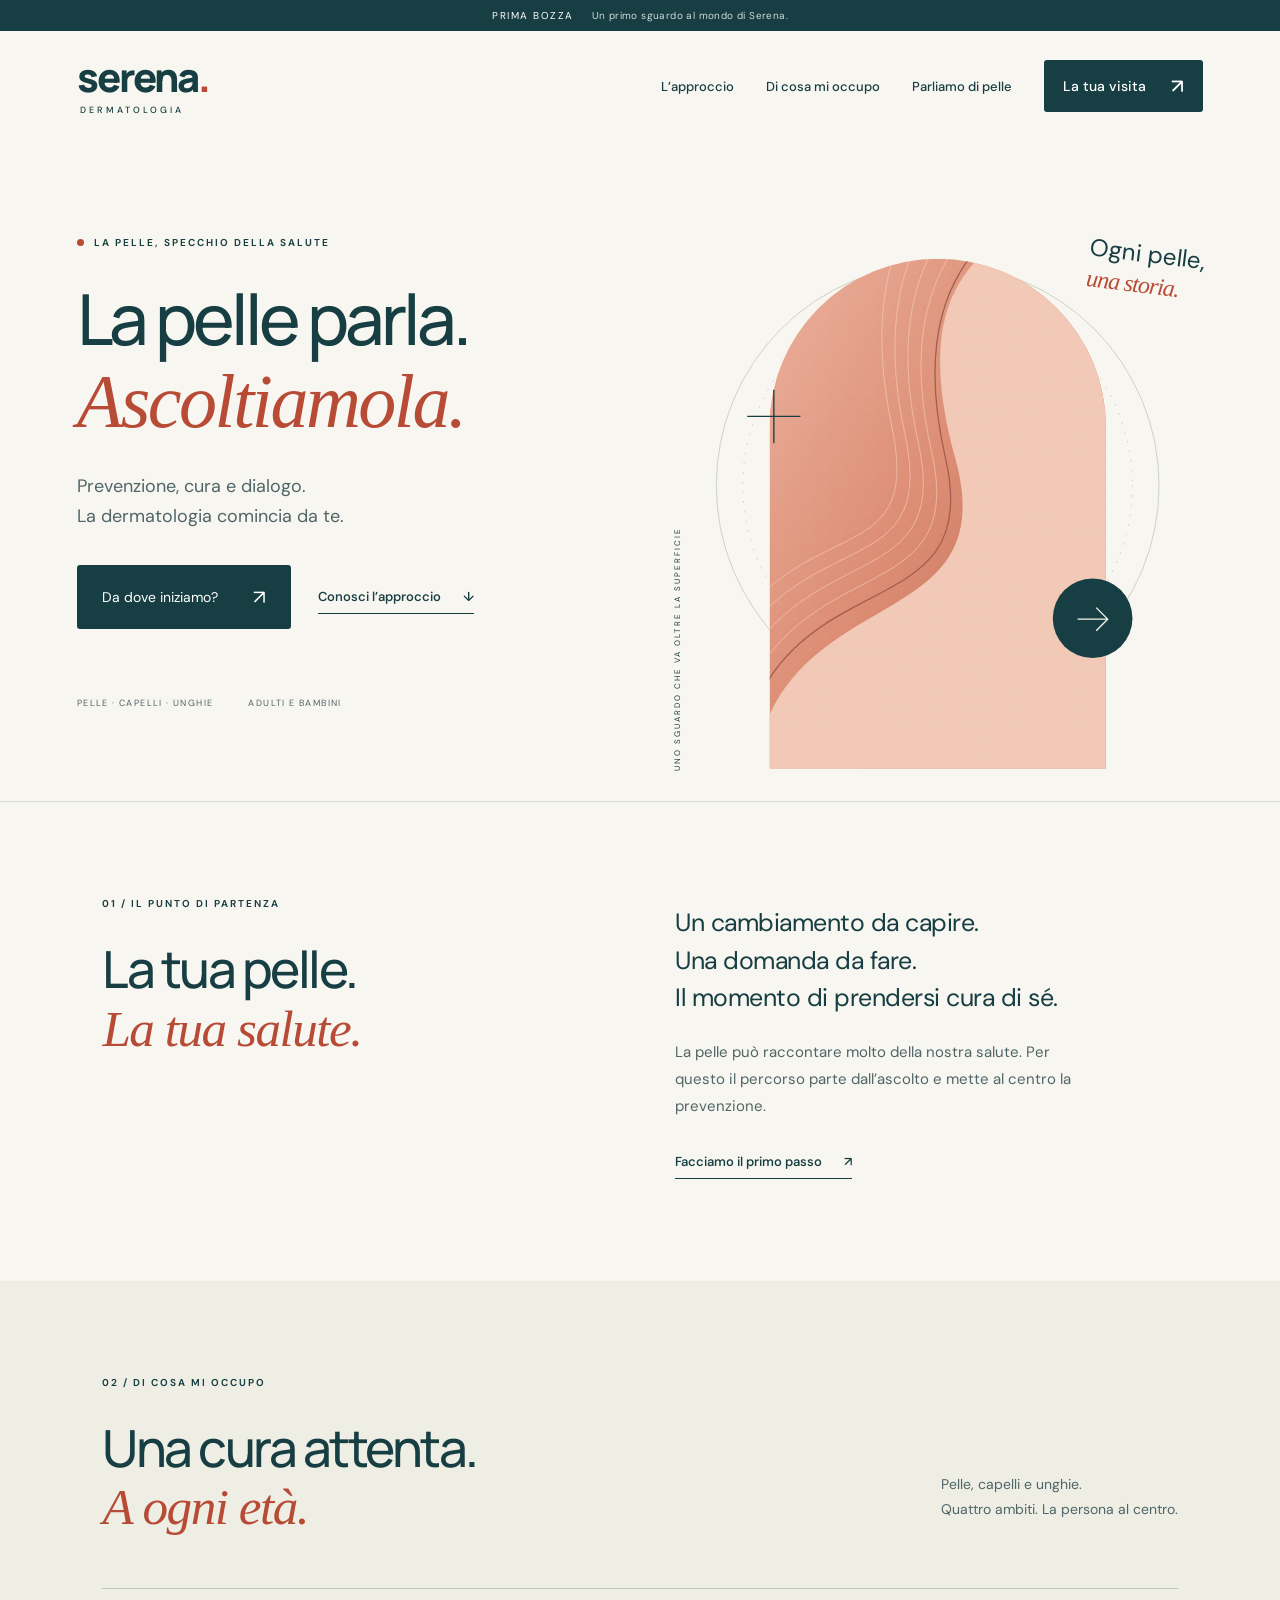
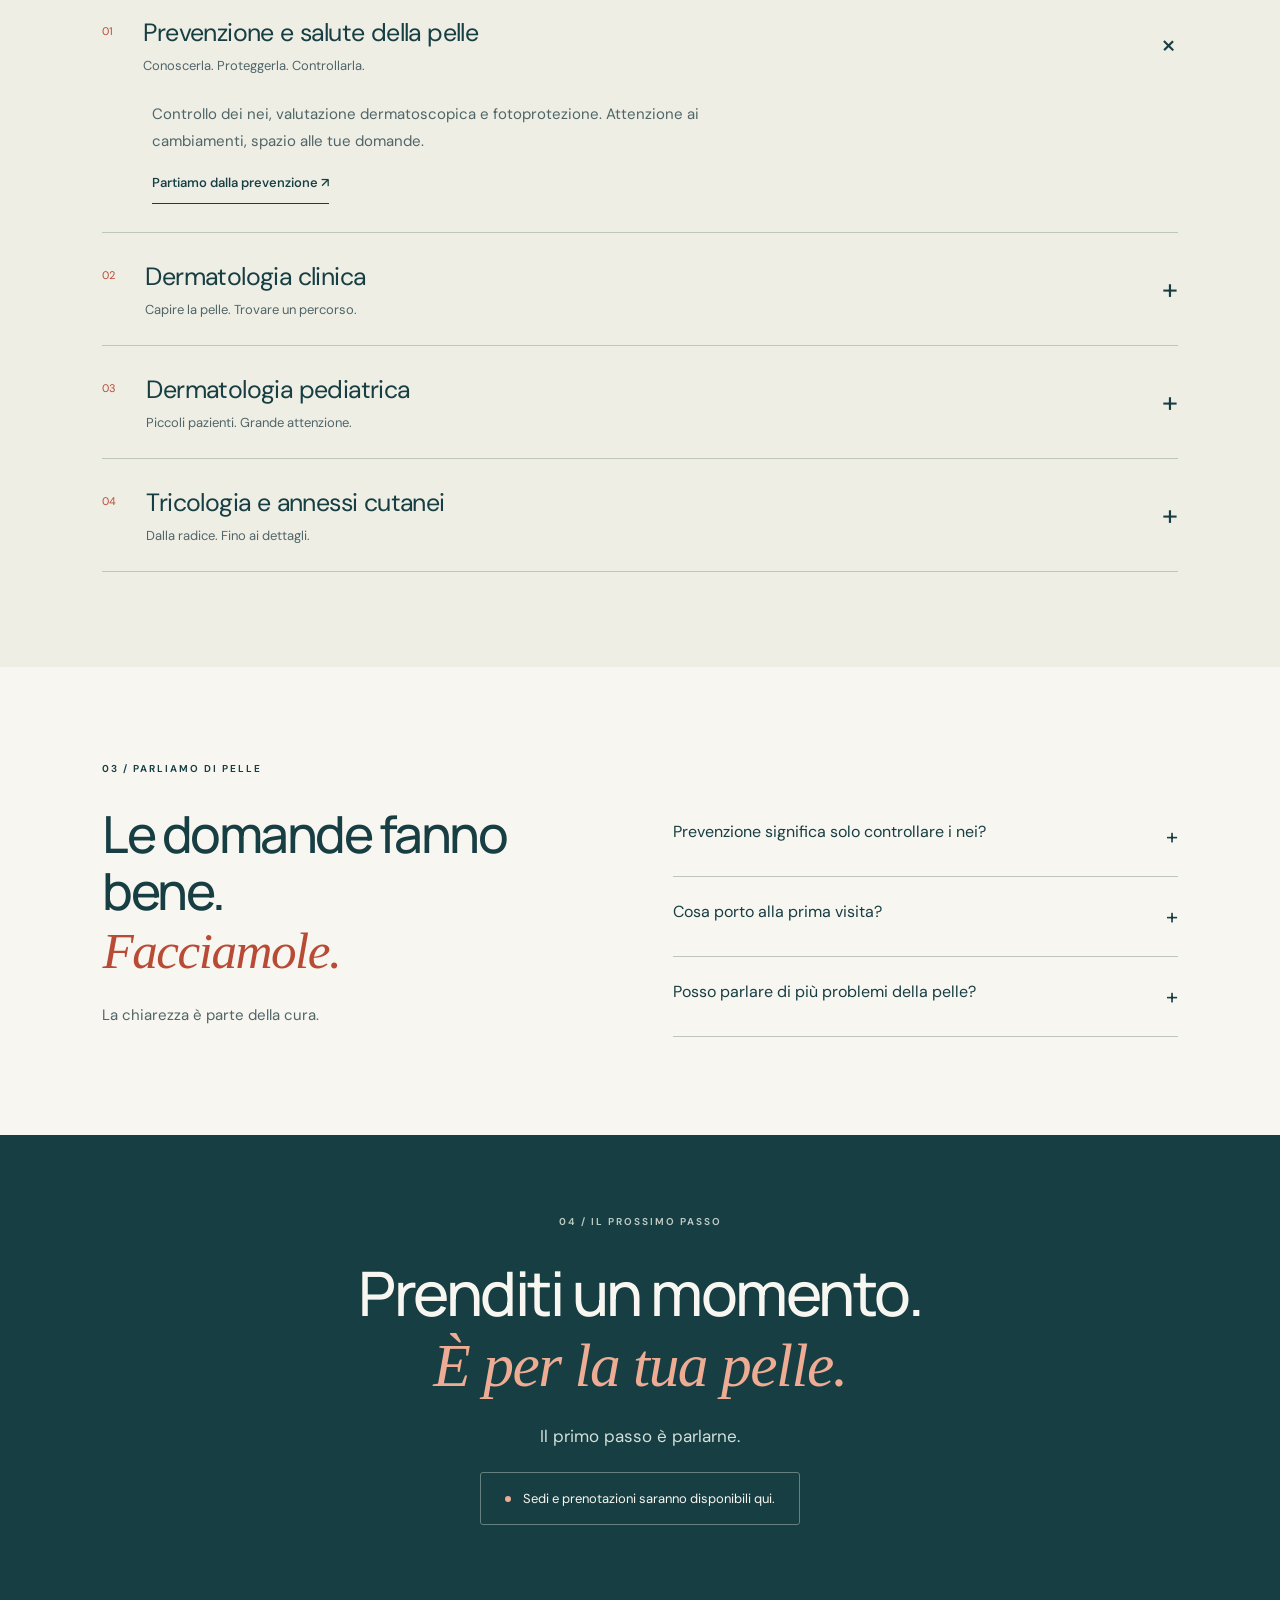
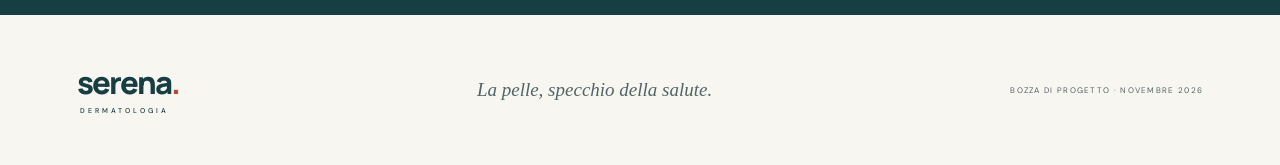
==== index.html @ 48109d38 "Build Serena dermatology homepage with prevention-first design" ====
<!doctype html>
<html lang="it">
<head>
  <meta charset="utf-8">
  <meta name="viewport" content="width=device-width, initial-scale=1">
  <meta name="robots" content="noindex,nofollow">
  <meta name="description" content="Serena, dermatologa. Prevenzione, dermatologia clinica e pediatrica, tricologia e annessi cutanei. Prima proposta del sito.">
  <meta name="theme-color" content="#173e42">
  <title>Serena — La pelle, specchio della salute</title>
  <link rel="stylesheet" href="styles.css">
  <script src="script.js" defer></script>
</head>
<body>
  <a class="skip" href="#contenuto">Vai al contenuto</a>
  <div class="draft">PRIMA BOZZA <span>Un primo sguardo al mondo di Serena.</span></div>
  <header class="header">
    <a class="brand" href="#" aria-label="Serena, inizio pagina">serena<span class="brand-dot">.</span><small>DERMATOLOGIA</small></a>
    <button class="menu-toggle" aria-expanded="false" aria-controls="navigation">Menu <span aria-hidden="true">☰</span></button>
    <nav id="navigation" aria-label="Navigazione principale">
      <a href="#approccio">L’approccio</a><a href="#ambiti">Di cosa mi occupo</a><a href="#parliamo">Parliamo di pelle</a>
      <a class="button small" href="#visita">La tua visita <span aria-hidden="true">↗</span></a>
    </nav>
  </header>
  <main id="contenuto">
    <section class="hero" aria-labelledby="hero-title">
      <div class="hero-copy"><p class="eyebrow"><span></span> LA PELLE, SPECCHIO DELLA SALUTE</p>
        <h1 id="hero-title">La pelle parla.<br><em>Ascoltiamola.</em></h1>
        <p class="intro">Prevenzione, cura e dialogo.<br>La dermatologia comincia da te.</p>
        <div class="hero-actions"><a class="button" href="#ambiti">Da dove iniziamo? <span aria-hidden="true">↗</span></a><a class="text-link" href="#approccio">Conosci l’approccio <span aria-hidden="true">↓</span></a></div>
        <div class="hero-foot"><span>PELLE · CAPELLI · UNGHIE</span><span>ADULTI E BAMBINI</span></div>
      </div>
      <div class="hero-art" aria-hidden="true">
        <svg viewBox="0 0 600 650" xmlns="http://www.w3.org/2000/svg">
          <defs><linearGradient id="skin" x1="0" y1="0" x2="1" y2="1"><stop stop-color="#edb6a3"/><stop offset=".5" stop-color="#dc8c73"/><stop offset="1" stop-color="#b96350"/></linearGradient><pattern id="grain" width="17" height="17" patternUnits="userSpaceOnUse"><circle cx="3" cy="5" r=".7" fill="#fff" opacity=".18"/><circle cx="13" cy="12" r=".6" fill="#532f2a" opacity=".15"/></pattern><clipPath id="arch"><path d="M110 650V264a190 190 0 0 1 380 0v386Z"/></clipPath></defs>
          <circle cx="300" cy="330" r="250" fill="none" stroke="#c8cebf"/><circle cx="300" cy="330" r="220" fill="none" stroke="#c8cebf" stroke-dasharray="2 9"/>
          <g clip-path="url(#arch)"><path fill="url(#skin)" d="M110 0h380v650H110z"/><path d="M90 670C110 430 378 510 320 300S360 50 470 0H600V700Z" fill="#f1c9b6"/><path d="M75 640C118 405 355 500 309 300S355 36 452-15" fill="none" stroke="#a45e50" stroke-width="1.5"/><path d="M66 614C125 390 337 483 293 291S335 20 430-30M56 591C123 375 320 469 278 281S315 6 410-44M45 567C127 358 303 456 263 272S295-8 390-58M35 543C135 343 286 442 248 262S275-22 370-72" fill="none" stroke="#f7d4c4" stroke-width="1" opacity=".65"/><path fill="url(#grain)" d="M0 0h600v650H0z"/></g>
          <path d="M85 252h60m-30-30v60" stroke="#173e42" stroke-width="1.5"/><circle cx="475" cy="480" r="45" fill="#173e42"/><path d="M458 481h34m-13-13 13 13-13 13" stroke="#f8f5ee" stroke-width="1.5" fill="none"/>
        </svg>
        <div class="art-note">Ogni pelle,<br><em>una storia.</em></div><span class="art-label">UNO SGUARDO CHE VA OLTRE LA SUPERFICIE</span>
      </div>
    </section>
    <section class="approach section" id="approccio" aria-labelledby="approach-title"><div><p class="eyebrow">01 / IL PUNTO DI PARTENZA</p><h2 id="approach-title">La tua pelle.<br><em>La tua salute.</em></h2></div><div class="approach-copy"><p class="large">Un cambiamento da capire.<br>Una domanda da fare.<br>Il momento di prendersi cura di sé.</p><p>La pelle può raccontare molto della nostra salute. Per questo il percorso parte dall’ascolto e mette al centro la prevenzione.</p><a class="text-link" href="#visita">Facciamo il primo passo <span aria-hidden="true">↗</span></a></div></section>
    <section class="areas section" id="ambiti" aria-labelledby="areas-title"><div class="section-top"><div><p class="eyebrow">02 / DI COSA MI OCCUPO</p><h2 id="areas-title">Una cura attenta.<br><em>A ogni età.</em></h2></div><p>Pelle, capelli e unghie.<br>Quattro ambiti. La persona al centro.</p></div>
      <div class="area-list">
        <details open><summary><span class="area-number">01</span><span class="area-name">Prevenzione e salute della pelle<small>Conoscerla. Proteggerla. Controllarla.</small></span><span class="plus" aria-hidden="true">+</span></summary><div class="area-content"><p>Controllo dei nei, valutazione dermatoscopica e fotoprotezione. Attenzione ai cambiamenti, spazio alle tue domande.</p><a class="text-link" href="#visita">Partiamo dalla prevenzione ↗</a></div></details>
        <details><summary><span class="area-number">02</span><span class="area-name">Dermatologia clinica<small>Capire la pelle. Trovare un percorso.</small></span><span class="plus" aria-hidden="true">+</span></summary><div class="area-content"><p>Acne, rosacea, dermatiti e psoriasi: valutazione dei disturbi cutanei e indicazioni di cura spiegate con chiarezza.</p><a class="text-link" href="#visita">La tua visita dermatologica ↗</a></div></details>
        <details><summary><span class="area-number">03</span><span class="area-name">Dermatologia pediatrica<small>Piccoli pazienti. Grande attenzione.</small></span><span class="plus" aria-hidden="true">+</span></summary><div class="area-content"><p>La pelle cambia mentre si cresce. Uno spazio per bambini e adolescenti, con risposte anche per mamma e papà.</p><a class="text-link" href="#visita">La visita per i più piccoli ↗</a></div></details>
        <details><summary><span class="area-number">04</span><span class="area-name">Tricologia e annessi cutanei<small>Dalla radice. Fino ai dettagli.</small></span><span class="plus" aria-hidden="true">+</span></summary><div class="area-content"><p>Caduta dei capelli, disturbi del cuoio capelluto e alterazioni delle unghie. Il primo passo è comprenderne le cause.</p><a class="text-link" href="#visita">Parliamone durante la visita ↗</a></div></details>
      </div>
    </section>
    <section class="talk section" id="parliamo" aria-labelledby="talk-title"><div class="talk-heading"><p class="eyebrow">03 / PARLIAMO DI PELLE</p><h2 id="talk-title">Le domande fanno bene.<br><em>Facciamole.</em></h2><p>La chiarezza è parte della cura.</p></div><div class="questions">
      <details><summary>Prevenzione significa solo controllare i nei?<span aria-hidden="true">+</span></summary><p>Comprende anche fotoprotezione, attenzione ai cambiamenti cutanei e abitudini adatte alla propria pelle. Durante la visita si definiscono le esigenze individuali.</p></details>
      <details><summary>Cosa porto alla prima visita?<span aria-hidden="true">+</span></summary><p>Referti precedenti, elenco di farmaci e prodotti utilizzati e, se disponibili, fotografie utili a documentare come è cambiato il problema.</p></details>
      <details><summary>Posso parlare di più problemi della pelle?<span aria-hidden="true">+</span></summary><p>Segnala le tue esigenze quando prenoti: aiuterà a organizzare il tempo e il tipo di visita più adatti.</p></details>
    </div></section>
    <section class="visit section" id="visita" aria-labelledby="visit-title"><p class="eyebrow">04 / IL PROSSIMO PASSO</p><h2 id="visit-title">Prenditi un momento.<br><em>È per la tua pelle.</em></h2><p>Il primo passo è parlarne.</p><div class="contact-pending"><span class="status-dot"></span> Sedi e prenotazioni saranno disponibili qui.</div></section>
  </main>
  <footer><a class="brand" href="#">serena<span class="brand-dot">.</span><small>DERMATOLOGIA</small></a><p>La pelle, specchio della salute.</p><span>BOZZA DI PROGETTO · NOVEMBRE 2026</span></footer>
</body>
</html>
---- styles.css ----
@import url('https://fonts.googleapis.com/css2?family=DM+Sans:wght@400;450;500;550;600;650;700&family=Manrope:wght@400;500;600;650;700;750;800&display=swap');
:root{--ink:#173e42;--paper:#f8f6f0;--coral:#b74b36;--line:#d8dcd3;--muted:#506567}*{box-sizing:border-box}html{scroll-behavior:smooth;scroll-padding-top:110px}body{margin:0;background:var(--paper);color:var(--ink);font-family:'DM Sans',sans-serif;-webkit-font-smoothing:antialiased}a{color:inherit;text-decoration:none}button{font:inherit}a:focus-visible,button:focus-visible,summary:focus-visible{outline:3px solid var(--coral);outline-offset:6px}.skip{position:fixed;top:-100px;left:20px;z-index:30;background:var(--paper);padding:16px}.skip:focus{top:8px}.draft{display:flex;justify-content:center;gap:18px;padding:9px 20px;background:var(--ink);color:#fff;font-size:10px;letter-spacing:1.5px}.draft span{opacity:.8;letter-spacing:.4px}.header{height:110px;display:flex;align-items:center;justify-content:space-between;margin:auto;max-width:1440px;padding:0 6%}.brand{font-family:'Manrope',sans-serif;font-size:40px;font-weight:800;letter-spacing:-2px;line-height:1}.brand-dot{color:var(--coral)}.brand small{display:block;font-family:'DM Sans',sans-serif;font-size:9px;font-weight:500;letter-spacing:3px;margin:9px 0 0 3px}.header nav{display:flex;align-items:center;gap:32px;font-size:13px;font-weight:500}.button{display:inline-flex;gap:35px;align-items:center;justify-content:space-between;background:var(--ink);color:white;padding:19px 25px;font-size:14px;border-radius:3px;transition:background .2s,transform .2s}.button:hover{background:#28575a;transform:translateY(-2px)}.button span{font-size:20px}.button.small{padding:13px 19px;gap:25px}.menu-toggle{display:none}.hero{max-width:1440px;margin:auto;display:grid;grid-template-columns:1.12fr 1fr;min-height:660px;padding:20px 6% 0;overflow:hidden}.hero-copy{padding-top:75px;position:relative;z-index:1}.eyebrow{font-size:10px;letter-spacing:2px;font-weight:650;display:flex;align-items:center;gap:10px;margin:0 0 30px}.eyebrow>span{width:7px;height:7px;border-radius:50%;background:var(--coral)}h1,h2{font-family:'Manrope',sans-serif;font-weight:500;letter-spacing:-4px;line-height:1.13;margin:0}h1{font-size:clamp(52px,5.5vw,80px)}em{font-family:Georgia,serif;font-weight:400;color:var(--coral);letter-spacing:-2.5px}h1 em{font-size:1.08em}.intro{font-size:18px;line-height:1.65;color:var(--muted);margin:28px 0 33px}.hero-actions{display:flex;align-items:center;gap:27px}.text-link{font-size:13px;display:inline-flex;align-items:center;gap:22px;font-weight:550;padding:8px 0;border-bottom:1px solid currentColor}.hero-foot{margin-top:68px;display:flex;gap:35px;font-size:9px;letter-spacing:1.4px;color:var(--muted)}.hero-art{position:relative;align-self:stretch;min-width:0}.hero-art svg{display:block;width:100%;height:100%;max-height:650px}.art-note{position:absolute;top:12%;right:0;font-size:24px;line-height:1.3;transform:rotate(7deg)}.art-note em{letter-spacing:-1px}.art-label{position:absolute;left:0;bottom:30px;writing-mode:vertical-rl;transform:rotate(180deg);font-size:8px;letter-spacing:2px}.section{max-width:1440px;margin:auto;padding:95px 8%}.approach{display:grid;grid-template-columns:1fr 1fr;gap:70px;border-top:1px solid var(--line)}h2{font-size:clamp(36px,4vw,54px);letter-spacing:-2.5px}h2 em{letter-spacing:-1.5px}.approach-copy{padding:7px 0}.large{font-size:25px;line-height:1.5;margin:0 0 22px;letter-spacing:-.5px}.approach-copy>p:not(.large){max-width:420px;line-height:1.8;color:var(--muted);font-size:15px}.approach-copy .text-link{margin-top:10px}.areas{background:#eeeee5;max-width:none;padding-left:max(8%,calc((100% - 1210px)/2));padding-right:max(8%,calc((100% - 1210px)/2))}.section-top{display:flex;justify-content:space-between;align-items:flex-end;gap:40px;margin-bottom:52px}.section-top>p{color:var(--muted);font-size:14px;line-height:1.8}.area-list{border-top:1px solid #bdc7be}details{border-bottom:1px solid #bdc7be}summary{cursor:pointer;list-style:none}summary::-webkit-details-marker{display:none}.area-list summary{display:flex;align-items:center;gap:30px;padding:27px 0}.area-number{font-size:11px;align-self:flex-start;margin-top:8px;color:var(--coral)}.area-name{font-size:25px;letter-spacing:-.6px;flex:1}.area-name small{display:block;font-size:13px;letter-spacing:0;color:var(--muted);margin-top:8px}.plus{font-size:29px;font-weight:400;transition:transform .2s}details[open] .plus{transform:rotate(45deg)}.area-content{padding:0 50px 28px;max-width:700px;font-size:15px;color:var(--muted);line-height:1.8}.area-content p{margin:0 0 8px}.area-content a{color:var(--ink)}.talk{display:grid;grid-template-columns:1fr 1fr;gap:65px}.talk-heading>p:last-child{font-size:15px;color:var(--muted);margin-top:25px}.questions{padding-top:35px}.questions summary{padding:23px 0;display:flex;justify-content:space-between;gap:20px;font-size:16px;line-height:1.5}.questions summary span{font-size:22px}.questions p{font-size:14px;line-height:1.8;color:var(--muted);padding-right:20px;margin:0 0 23px}.visit{max-width:none;background:var(--ink);color:var(--paper);text-align:center;padding:80px 20px 90px}.visit .eyebrow{justify-content:center;color:#bdc9c4}.visit h2{font-size:clamp(38px,4.8vw,65px)}.visit em{color:#efac94}.visit>p:not(.eyebrow){font-size:17px;color:#d3dfd9;margin:25px 0}.contact-pending{display:inline-flex;align-items:center;gap:12px;border:1px solid #648180;padding:17px 24px;font-size:13px;border-radius:3px}.status-dot{height:6px;width:6px;background:#efac94;border-radius:50%;flex-shrink:0}footer{display:flex;align-items:center;justify-content:space-between;gap:30px;padding:45px 6%;max-width:1440px;margin:auto}footer .brand{font-size:31px}footer .brand small{font-size:7px}footer p{font-family:Georgia,serif;font-style:italic;font-size:19px;color:var(--muted)}footer>span{font-size:8px;letter-spacing:1.3px;color:var(--muted)}
@media(min-width:1500px){.hero{min-height:730px}.hero-copy{padding-top:95px}}
@media(max-width:1000px){.header{padding:0 5%}.header nav{gap:18px;font-size:12px}.hero{padding-left:5%;padding-right:5%;min-height:590px}.hero-copy{padding-top:60px}h1{font-size:59px;letter-spacing:-3px}.hero-actions{gap:16px;align-items:flex-start;flex-direction:column}.hero-foot{margin-top:35px;gap:18px;font-size:8px}.art-note{font-size:20px}.section{padding:75px 6%}.approach,.talk{gap:40px}.area-name{font-size:22px}}
@media(max-width:700px){html{scroll-padding-top:25px}.draft{font-size:8px;gap:10px;padding:8px}.draft span{font-size:8px}.header{height:93px}.brand{font-size:34px}.menu-toggle{display:flex;gap:15px;align-items:center;background:none;border:1px solid var(--line);color:var(--ink);padding:10px 13px;border-radius:3px;font-size:12px}.header nav{display:none;position:absolute;top:115px;left:5%;right:5%;padding:25px;background:var(--paper);border:1px solid var(--line);box-shadow:0 15px 25px #173e4210;z-index:10;align-items:stretch;gap:25px}.header nav.is-open{display:flex;flex-direction:column}.hero{grid-template-columns:1fr;padding-top:15px}.hero-copy{padding-top:20px}.eyebrow{font-size:8px;letter-spacing:1.5px;margin-bottom:23px}h1{font-size:clamp(43px,10.5vw,72px);letter-spacing:-2.5px}.intro{font-size:16px;margin:24px 0}.hero-actions{flex-direction:row;align-items:center;gap:20px}.button{padding:16px 18px;gap:20px;font-size:12px}.text-link{font-size:11px;gap:12px}.hero-foot{margin-top:35px;justify-content:space-between}.hero-art{height:390px;margin-top:10px}.hero-art svg{height:100%;width:100%}.art-note{right:10%;top:12%;font-size:22px}.art-label{left:7%;font-size:7px}.section{padding:58px 6%}.approach,.talk{grid-template-columns:1fr;gap:25px}h2{font-size:39px}.large{font-size:23px}.approach-copy>p:not(.large){font-size:14px}.section-top{display:block;margin-bottom:30px}.section-top>p{margin-top:22px;font-size:13px}.area-list summary{gap:15px;padding:25px 0}.area-number{font-size:9px}.area-name{font-size:19px;line-height:1.3}.area-name small{font-size:11px;line-height:1.5;margin-top:7px}.area-content{padding:0 25px 25px;font-size:14px}.questions{padding-top:0}.questions summary{font-size:15px}.talk-heading>p:last-child{margin-bottom:0}.visit{padding:60px 6%}.visit h2{font-size:38px}.contact-pending{font-size:11px;line-height:1.6;padding:15px}footer{flex-wrap:wrap;padding:35px 6%;gap:20px}footer p{font-size:16px}footer>span{width:100%;font-size:7px}}
@media(prefers-reduced-motion:reduce){html{scroll-behavior:auto}*,*::before,*::after{transition:none!important}}
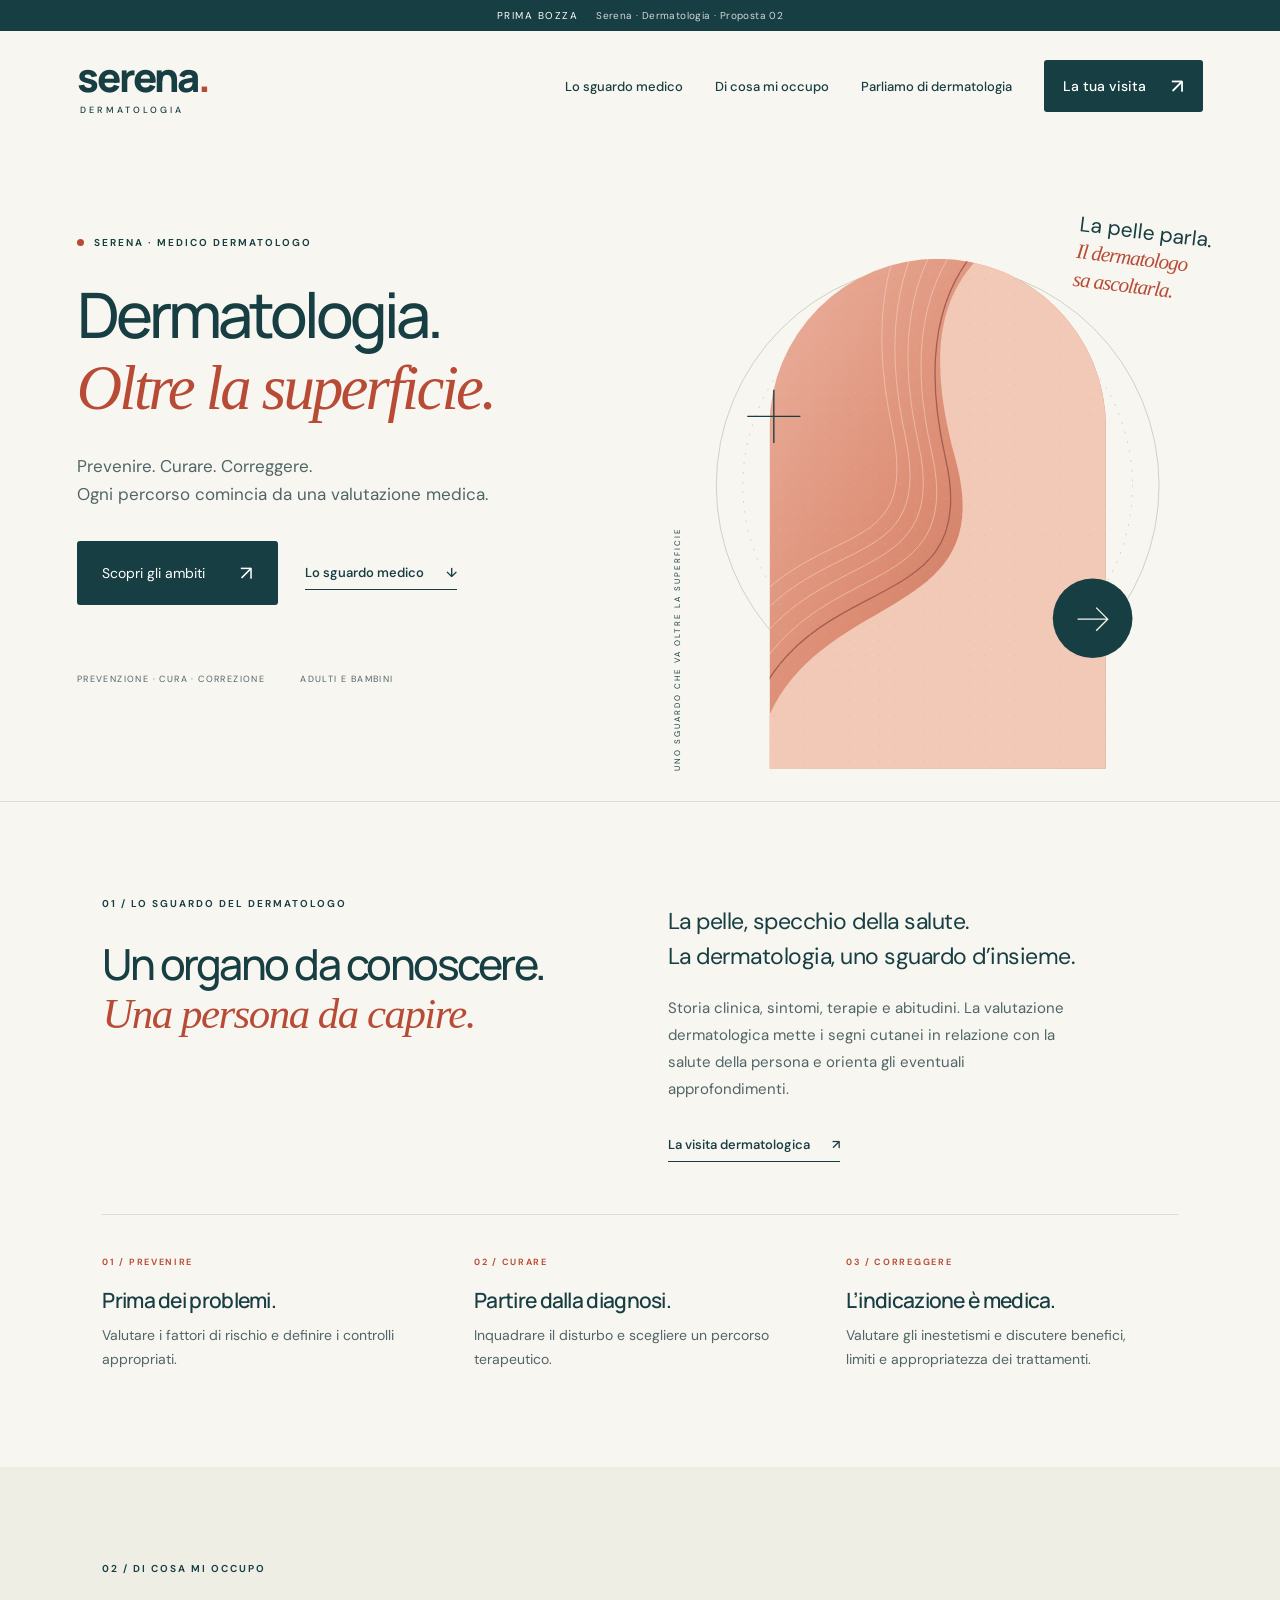
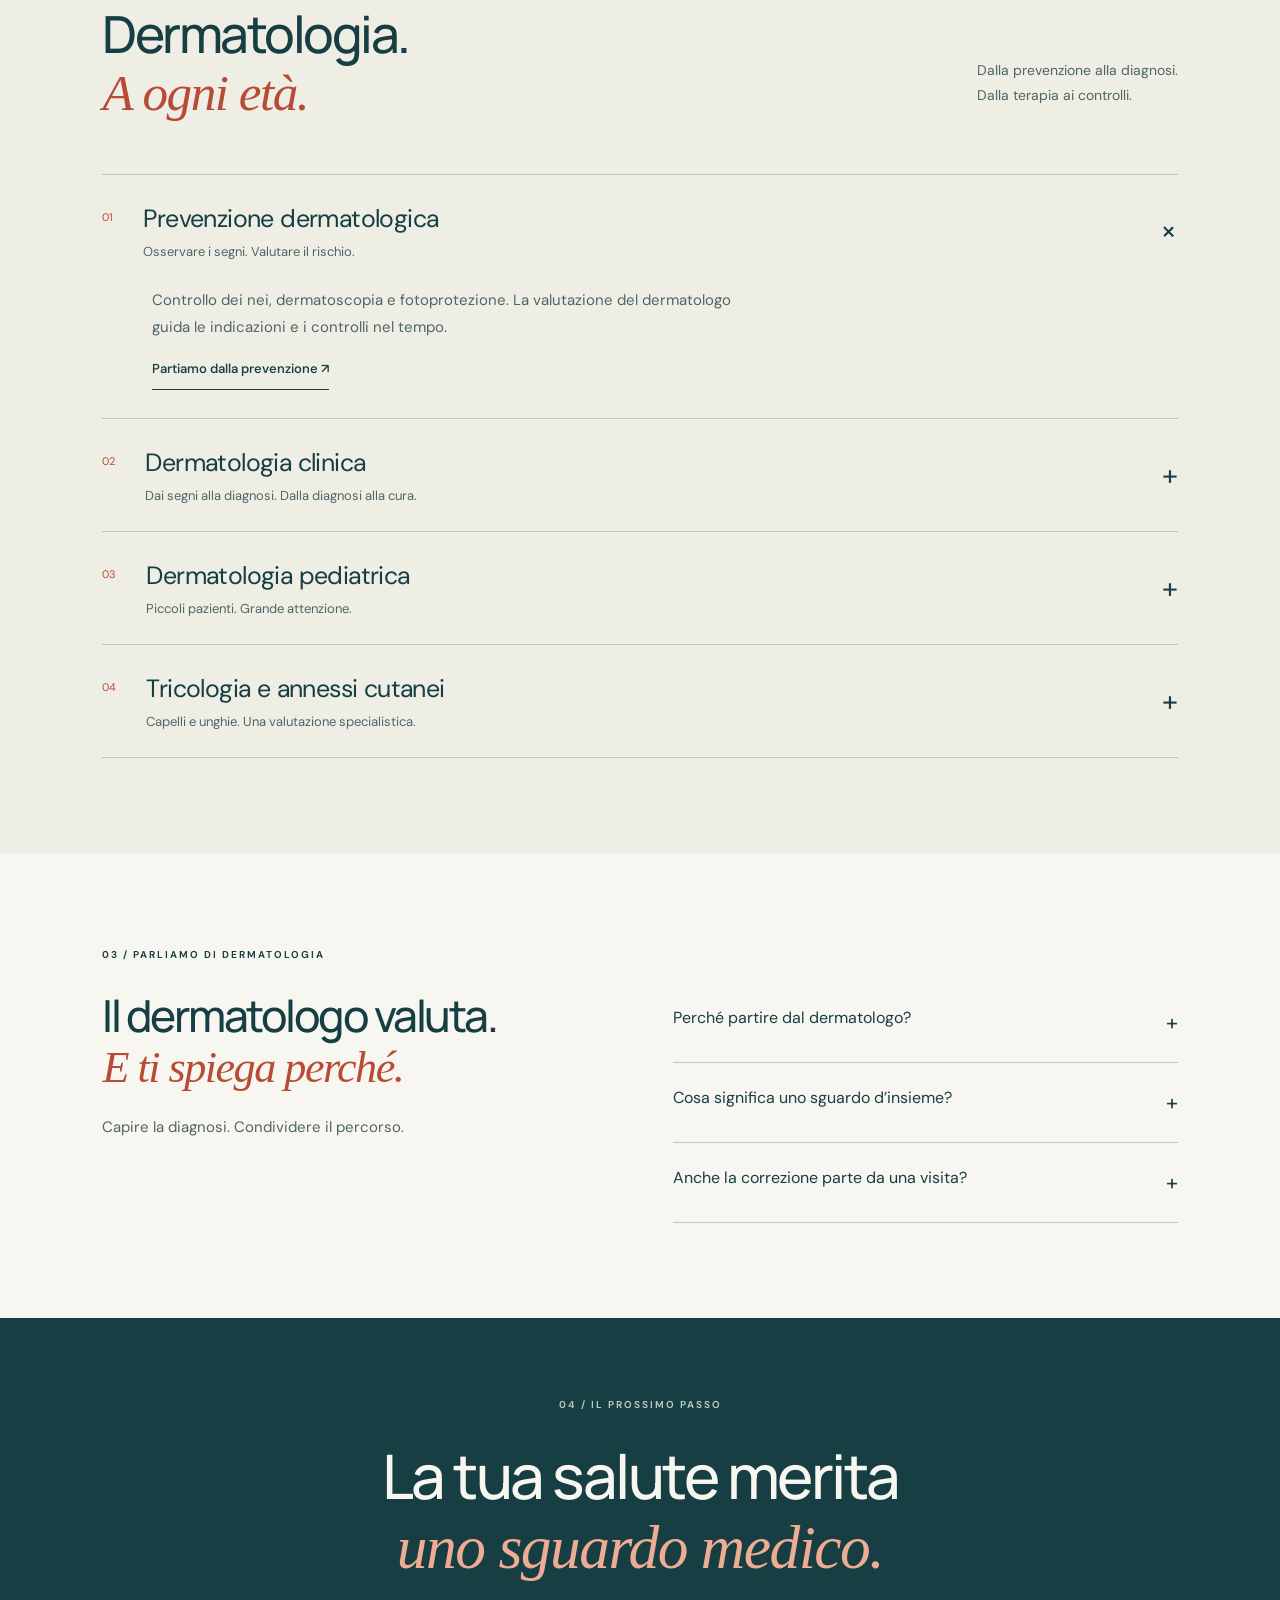
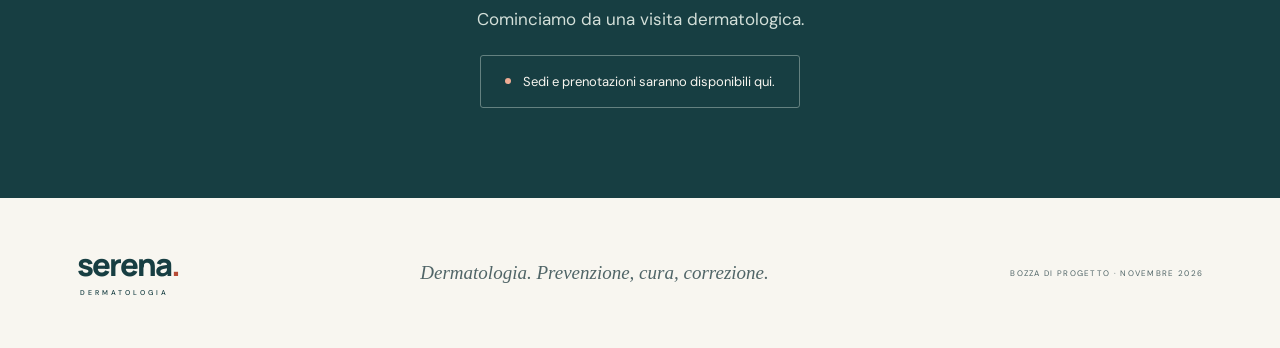
==== commit 2f0cccd2: "Center homepage on medical dermatology, prevention, care and correction" ====
--- a/index.html
+++ b/index.html
@@ -4,30 +4,30 @@
   <meta charset="utf-8">
   <meta name="viewport" content="width=device-width, initial-scale=1">
   <meta name="robots" content="noindex,nofollow">
-  <meta name="description" content="Serena, dermatologa. Prevenzione, dermatologia clinica e pediatrica, tricologia e annessi cutanei. Prima proposta del sito.">
+  <meta name="description" content="Serena, dermatologa. Prevenzione, dermatologia clinica e pediatrica, tricologia e annessi cutanei. Dalla prevenzione alla cura e alla correzione, con una valutazione medica della persona nel suo insieme.">
   <meta name="theme-color" content="#173e42">
-  <title>Serena — La pelle, specchio della salute</title>
+  <title>Serena — Dermatologia. Oltre la superficie.</title>
   <link rel="stylesheet" href="styles.css">
   <script src="script.js" defer></script>
 </head>
 <body>
   <a class="skip" href="#contenuto">Vai al contenuto</a>
-  <div class="draft">PRIMA BOZZA <span>Un primo sguardo al mondo di Serena.</span></div>
+  <div class="draft">PRIMA BOZZA <span>Serena · Dermatologia · Proposta 02</span></div>
   <header class="header">
     <a class="brand" href="#" aria-label="Serena, inizio pagina">serena<span class="brand-dot">.</span><small>DERMATOLOGIA</small></a>
     <button class="menu-toggle" aria-expanded="false" aria-controls="navigation">Menu <span aria-hidden="true">☰</span></button>
     <nav id="navigation" aria-label="Navigazione principale">
-      <a href="#approccio">L’approccio</a><a href="#ambiti">Di cosa mi occupo</a><a href="#parliamo">Parliamo di pelle</a>
+      <a href="#approccio">Lo sguardo medico</a><a href="#ambiti">Di cosa mi occupo</a><a href="#parliamo">Parliamo di dermatologia</a>
       <a class="button small" href="#visita">La tua visita <span aria-hidden="true">↗</span></a>
     </nav>
   </header>
   <main id="contenuto">
     <section class="hero" aria-labelledby="hero-title">
-      <div class="hero-copy"><p class="eyebrow"><span></span> LA PELLE, SPECCHIO DELLA SALUTE</p>
-        <h1 id="hero-title">La pelle parla.<br><em>Ascoltiamola.</em></h1>
-        <p class="intro">Prevenzione, cura e dialogo.<br>La dermatologia comincia da te.</p>
-        <div class="hero-actions"><a class="button" href="#ambiti">Da dove iniziamo? <span aria-hidden="true">↗</span></a><a class="text-link" href="#approccio">Conosci l’approccio <span aria-hidden="true">↓</span></a></div>
-        <div class="hero-foot"><span>PELLE · CAPELLI · UNGHIE</span><span>ADULTI E BAMBINI</span></div>
+      <div class="hero-copy"><p class="eyebrow"><span></span> SERENA · MEDICO DERMATOLOGO</p>
+        <h1 id="hero-title">Dermatologia.<br><em>Oltre la superficie.</em></h1>
+        <p class="intro">Prevenire. Curare. Correggere.<br>Ogni percorso comincia da una valutazione medica.</p>
+        <div class="hero-actions"><a class="button" href="#ambiti">Scopri gli ambiti <span aria-hidden="true">↗</span></a><a class="text-link" href="#approccio">Lo sguardo medico <span aria-hidden="true">↓</span></a></div>
+        <div class="hero-foot"><span>PREVENZIONE · CURA · CORREZIONE</span><span>ADULTI E BAMBINI</span></div>
       </div>
       <div class="hero-art" aria-hidden="true">
         <svg viewBox="0 0 600 650" xmlns="http://www.w3.org/2000/svg">
@@ -36,25 +36,25 @@
           <g clip-path="url(#arch)"><path fill="url(#skin)" d="M110 0h380v650H110z"/><path d="M90 670C110 430 378 510 320 300S360 50 470 0H600V700Z" fill="#f1c9b6"/><path d="M75 640C118 405 355 500 309 300S355 36 452-15" fill="none" stroke="#a45e50" stroke-width="1.5"/><path d="M66 614C125 390 337 483 293 291S335 20 430-30M56 591C123 375 320 469 278 281S315 6 410-44M45 567C127 358 303 456 263 272S295-8 390-58M35 543C135 343 286 442 248 262S275-22 370-72" fill="none" stroke="#f7d4c4" stroke-width="1" opacity=".65"/><path fill="url(#grain)" d="M0 0h600v650H0z"/></g>
           <path d="M85 252h60m-30-30v60" stroke="#173e42" stroke-width="1.5"/><circle cx="475" cy="480" r="45" fill="#173e42"/><path d="M458 481h34m-13-13 13 13-13 13" stroke="#f8f5ee" stroke-width="1.5" fill="none"/>
         </svg>
-        <div class="art-note">Ogni pelle,<br><em>una storia.</em></div><span class="art-label">UNO SGUARDO CHE VA OLTRE LA SUPERFICIE</span>
+        <div class="art-note">La pelle parla.<br><em>Il dermatologo<br>sa ascoltarla.</em></div><span class="art-label">UNO SGUARDO CHE VA OLTRE LA SUPERFICIE</span>
       </div>
     </section>
-    <section class="approach section" id="approccio" aria-labelledby="approach-title"><div><p class="eyebrow">01 / IL PUNTO DI PARTENZA</p><h2 id="approach-title">La tua pelle.<br><em>La tua salute.</em></h2></div><div class="approach-copy"><p class="large">Un cambiamento da capire.<br>Una domanda da fare.<br>Il momento di prendersi cura di sé.</p><p>La pelle può raccontare molto della nostra salute. Per questo il percorso parte dall’ascolto e mette al centro la prevenzione.</p><a class="text-link" href="#visita">Facciamo il primo passo <span aria-hidden="true">↗</span></a></div></section>
-    <section class="areas section" id="ambiti" aria-labelledby="areas-title"><div class="section-top"><div><p class="eyebrow">02 / DI COSA MI OCCUPO</p><h2 id="areas-title">Una cura attenta.<br><em>A ogni età.</em></h2></div><p>Pelle, capelli e unghie.<br>Quattro ambiti. La persona al centro.</p></div>
+    <section class="approach section" id="approccio" aria-labelledby="approach-title"><div><p class="eyebrow">01 / LO SGUARDO DEL DERMATOLOGO</p><h2 id="approach-title">Un organo da conoscere.<br><em>Una persona da capire.</em></h2></div><div class="approach-copy"><p class="large">La pelle, specchio della salute.<br>La dermatologia, uno sguardo d’insieme.</p><p>Storia clinica, sintomi, terapie e abitudini. La valutazione dermatologica mette i segni cutanei in relazione con la salute della persona e orienta gli eventuali approfondimenti.</p><a class="text-link" href="#visita">La visita dermatologica <span aria-hidden="true">↗</span></a></div><div class="medical-path" aria-label="Il ruolo del dermatologo"><article><span>01 / PREVENIRE</span><h3>Prima dei problemi.</h3><p>Valutare i fattori di rischio e definire i controlli appropriati.</p></article><article><span>02 / CURARE</span><h3>Partire dalla diagnosi.</h3><p>Inquadrare il disturbo e scegliere un percorso terapeutico.</p></article><article><span>03 / CORREGGERE</span><h3>L’indicazione è medica.</h3><p>Valutare gli inestetismi e discutere benefici, limiti e appropriatezza dei trattamenti.</p></article></div></section>
+    <section class="areas section" id="ambiti" aria-labelledby="areas-title"><div class="section-top"><div><p class="eyebrow">02 / DI COSA MI OCCUPO</p><h2 id="areas-title">Dermatologia.<br><em>A ogni età.</em></h2></div><p>Dalla prevenzione alla diagnosi.<br>Dalla terapia ai controlli.</p></div>
       <div class="area-list">
-        <details open><summary><span class="area-number">01</span><span class="area-name">Prevenzione e salute della pelle<small>Conoscerla. Proteggerla. Controllarla.</small></span><span class="plus" aria-hidden="true">+</span></summary><div class="area-content"><p>Controllo dei nei, valutazione dermatoscopica e fotoprotezione. Attenzione ai cambiamenti, spazio alle tue domande.</p><a class="text-link" href="#visita">Partiamo dalla prevenzione ↗</a></div></details>
-        <details><summary><span class="area-number">02</span><span class="area-name">Dermatologia clinica<small>Capire la pelle. Trovare un percorso.</small></span><span class="plus" aria-hidden="true">+</span></summary><div class="area-content"><p>Acne, rosacea, dermatiti e psoriasi: valutazione dei disturbi cutanei e indicazioni di cura spiegate con chiarezza.</p><a class="text-link" href="#visita">La tua visita dermatologica ↗</a></div></details>
-        <details><summary><span class="area-number">03</span><span class="area-name">Dermatologia pediatrica<small>Piccoli pazienti. Grande attenzione.</small></span><span class="plus" aria-hidden="true">+</span></summary><div class="area-content"><p>La pelle cambia mentre si cresce. Uno spazio per bambini e adolescenti, con risposte anche per mamma e papà.</p><a class="text-link" href="#visita">La visita per i più piccoli ↗</a></div></details>
-        <details><summary><span class="area-number">04</span><span class="area-name">Tricologia e annessi cutanei<small>Dalla radice. Fino ai dettagli.</small></span><span class="plus" aria-hidden="true">+</span></summary><div class="area-content"><p>Caduta dei capelli, disturbi del cuoio capelluto e alterazioni delle unghie. Il primo passo è comprenderne le cause.</p><a class="text-link" href="#visita">Parliamone durante la visita ↗</a></div></details>
+        <details open><summary><span class="area-number">01</span><span class="area-name">Prevenzione dermatologica<small>Osservare i segni. Valutare il rischio.</small></span><span class="plus" aria-hidden="true">+</span></summary><div class="area-content"><p>Controllo dei nei, dermatoscopia e fotoprotezione. La valutazione del dermatologo guida le indicazioni e i controlli nel tempo.</p><a class="text-link" href="#visita">Partiamo dalla prevenzione ↗</a></div></details>
+        <details><summary><span class="area-number">02</span><span class="area-name">Dermatologia clinica<small>Dai segni alla diagnosi. Dalla diagnosi alla cura.</small></span><span class="plus" aria-hidden="true">+</span></summary><div class="area-content"><p>Acne, rosacea, dermatiti e psoriasi. Diagnosi, scelta della terapia e follow-up, con attenzione alla storia clinica e alle altre condizioni di salute.</p><a class="text-link" href="#visita">La tua visita dermatologica ↗</a></div></details>
+        <details><summary><span class="area-number">03</span><span class="area-name">Dermatologia pediatrica<small>Piccoli pazienti. Grande attenzione.</small></span><span class="plus" aria-hidden="true">+</span></summary><div class="area-content"><p>Valutazione dermatologica di bambini e adolescenti. Un approccio attento all’età, con indicazioni chiare e dialogo con i genitori.</p><a class="text-link" href="#visita">La visita per i più piccoli ↗</a></div></details>
+        <details><summary><span class="area-number">04</span><span class="area-name">Tricologia e annessi cutanei<small>Capelli e unghie. Una valutazione specialistica.</small></span><span class="plus" aria-hidden="true">+</span></summary><div class="area-content"><p>Caduta dei capelli, disturbi del cuoio capelluto e alterazioni delle unghie: inquadramento clinico e percorso diagnostico-terapeutico.</p><a class="text-link" href="#visita">Parliamone durante la visita ↗</a></div></details>
       </div>
     </section>
-    <section class="talk section" id="parliamo" aria-labelledby="talk-title"><div class="talk-heading"><p class="eyebrow">03 / PARLIAMO DI PELLE</p><h2 id="talk-title">Le domande fanno bene.<br><em>Facciamole.</em></h2><p>La chiarezza è parte della cura.</p></div><div class="questions">
-      <details><summary>Prevenzione significa solo controllare i nei?<span aria-hidden="true">+</span></summary><p>Comprende anche fotoprotezione, attenzione ai cambiamenti cutanei e abitudini adatte alla propria pelle. Durante la visita si definiscono le esigenze individuali.</p></details>
-      <details><summary>Cosa porto alla prima visita?<span aria-hidden="true">+</span></summary><p>Referti precedenti, elenco di farmaci e prodotti utilizzati e, se disponibili, fotografie utili a documentare come è cambiato il problema.</p></details>
-      <details><summary>Posso parlare di più problemi della pelle?<span aria-hidden="true">+</span></summary><p>Segnala le tue esigenze quando prenoti: aiuterà a organizzare il tempo e il tipo di visita più adatti.</p></details>
+    <section class="talk section" id="parliamo" aria-labelledby="talk-title"><div class="talk-heading"><p class="eyebrow">03 / PARLIAMO DI DERMATOLOGIA</p><h2 id="talk-title">Il dermatologo valuta.<br><em>E ti spiega perché.</em></h2><p>Capire la diagnosi. Condividere il percorso.</p></div><div class="questions">
+      <details><summary>Perché partire dal dermatologo?<span aria-hidden="true">+</span></summary><p>La visita mette insieme osservazione, storia clinica e sintomi. Il dermatologo valuta il problema, formula la diagnosi e stabilisce se servono terapie o approfondimenti.</p></details>
+      <details><summary>Cosa significa uno sguardo d’insieme?<span aria-hidden="true">+</span></summary><p>Considerare il disturbo dermatologico insieme alla storia di salute, alle altre patologie e ai farmaci assunti. La valutazione medica orienta gli eventuali accertamenti e il confronto con altri specialisti.</p></details>
+      <details><summary>Anche la correzione parte da una visita?<span aria-hidden="true">+</span></summary><p>Sì. Prima di discutere un trattamento correttivo occorre valutare il problema e l’indicazione clinica, chiarendo possibilità, rischi e risultati attesi.</p></details>
     </div></section>
-    <section class="visit section" id="visita" aria-labelledby="visit-title"><p class="eyebrow">04 / IL PROSSIMO PASSO</p><h2 id="visit-title">Prenditi un momento.<br><em>È per la tua pelle.</em></h2><p>Il primo passo è parlarne.</p><div class="contact-pending"><span class="status-dot"></span> Sedi e prenotazioni saranno disponibili qui.</div></section>
+    <section class="visit section" id="visita" aria-labelledby="visit-title"><p class="eyebrow">04 / IL PROSSIMO PASSO</p><h2 id="visit-title">La tua salute merita<br><em>uno sguardo medico.</em></h2><p>Cominciamo da una visita dermatologica.</p><div class="contact-pending"><span class="status-dot"></span> Sedi e prenotazioni saranno disponibili qui.</div></section>
   </main>
-  <footer><a class="brand" href="#">serena<span class="brand-dot">.</span><small>DERMATOLOGIA</small></a><p>La pelle, specchio della salute.</p><span>BOZZA DI PROGETTO · NOVEMBRE 2026</span></footer>
+  <footer><a class="brand" href="#">serena<span class="brand-dot">.</span><small>DERMATOLOGIA</small></a><p>Dermatologia. Prevenzione, cura, correzione.</p><span>BOZZA DI PROGETTO · NOVEMBRE 2026</span></footer>
 </body>
 </html>
--- a/styles.css
+++ b/styles.css
@@ -4,3 +4,19 @@
 @media(max-width:1000px){.header{padding:0 5%}.header nav{gap:18px;font-size:12px}.hero{padding-left:5%;padding-right:5%;min-height:590px}.hero-copy{padding-top:60px}h1{font-size:59px;letter-spacing:-3px}.hero-actions{gap:16px;align-items:flex-start;flex-direction:column}.hero-foot{margin-top:35px;gap:18px;font-size:8px}.art-note{font-size:20px}.section{padding:75px 6%}.approach,.talk{gap:40px}.area-name{font-size:22px}}
 @media(max-width:700px){html{scroll-padding-top:25px}.draft{font-size:8px;gap:10px;padding:8px}.draft span{font-size:8px}.header{height:93px}.brand{font-size:34px}.menu-toggle{display:flex;gap:15px;align-items:center;background:none;border:1px solid var(--line);color:var(--ink);padding:10px 13px;border-radius:3px;font-size:12px}.header nav{display:none;position:absolute;top:115px;left:5%;right:5%;padding:25px;background:var(--paper);border:1px solid var(--line);box-shadow:0 15px 25px #173e4210;z-index:10;align-items:stretch;gap:25px}.header nav.is-open{display:flex;flex-direction:column}.hero{grid-template-columns:1fr;padding-top:15px}.hero-copy{padding-top:20px}.eyebrow{font-size:8px;letter-spacing:1.5px;margin-bottom:23px}h1{font-size:clamp(43px,10.5vw,72px);letter-spacing:-2.5px}.intro{font-size:16px;margin:24px 0}.hero-actions{flex-direction:row;align-items:center;gap:20px}.button{padding:16px 18px;gap:20px;font-size:12px}.text-link{font-size:11px;gap:12px}.hero-foot{margin-top:35px;justify-content:space-between}.hero-art{height:390px;margin-top:10px}.hero-art svg{height:100%;width:100%}.art-note{right:10%;top:12%;font-size:22px}.art-label{left:7%;font-size:7px}.section{padding:58px 6%}.approach,.talk{grid-template-columns:1fr;gap:25px}h2{font-size:39px}.large{font-size:23px}.approach-copy>p:not(.large){font-size:14px}.section-top{display:block;margin-bottom:30px}.section-top>p{margin-top:22px;font-size:13px}.area-list summary{gap:15px;padding:25px 0}.area-number{font-size:9px}.area-name{font-size:19px;line-height:1.3}.area-name small{font-size:11px;line-height:1.5;margin-top:7px}.area-content{padding:0 25px 25px;font-size:14px}.questions{padding-top:0}.questions summary{font-size:15px}.talk-heading>p:last-child{margin-bottom:0}.visit{padding:60px 6%}.visit h2{font-size:38px}.contact-pending{font-size:11px;line-height:1.6;padding:15px}footer{flex-wrap:wrap;padding:35px 6%;gap:20px}footer p{font-size:16px}footer>span{width:100%;font-size:7px}}
 @media(prefers-reduced-motion:reduce){html{scroll-behavior:auto}*,*::before,*::after{transition:none!important}}
+
+/* Proposta 02: centralità della dermatologia e della valutazione medica. */
+.hero h1{font-size:clamp(45px,4.9vw,70px)}
+.hero h1 em{font-size:1em;letter-spacing:-2.8px}
+.hero .intro{max-width:460px;font-size:17px}
+.art-note{font-size:21px;right:-1%;top:9%}
+.approach{column-gap:55px;row-gap:45px}
+.approach h2{font-size:clamp(32px,3.35vw,46px)}
+.approach .large{font-size:23px}
+.medical-path{grid-column:1/-1;display:grid;grid-template-columns:repeat(3,1fr);gap:40px;padding-top:34px;border-top:1px solid var(--line)}
+.medical-path article>span{font-size:9px;font-weight:650;letter-spacing:1.7px;color:var(--coral)}
+.medical-path h3{font-family:'Manrope',sans-serif;font-size:21px;font-weight:550;letter-spacing:-.7px;margin:16px 0 10px}
+.medical-path p{font-size:14px;color:var(--muted);line-height:1.7;margin:0;max-width:310px}
+.talk h2{font-size:clamp(33px,3.45vw,47px)}
+@media(max-width:1000px) and (min-width:701px){.hero h1{font-size:48px}.hero h1 em{letter-spacing:-2.5px}.hero .intro{font-size:15px}.art-note{font-size:18px}.hero-foot{font-size:7px;gap:12px}.medical-path{gap:25px}.medical-path h3{font-size:18px}}
+@media(max-width:700px){.hero h1{font-size:clamp(39px,9.5vw,64px)}.hero h1 em{letter-spacing:-2px}.hero .intro{font-size:15px}.hero-foot{font-size:7px;letter-spacing:1px}.art-note{right:8%;top:8%;font-size:20px}.approach h2,.talk h2{font-size:35px}.approach .large{font-size:21px}.medical-path{grid-template-columns:1fr;gap:25px;padding-top:25px}.medical-path h3{margin:9px 0 6px;font-size:21px}.medical-path p{max-width:none}.talk{gap:25px}footer p{font-size:16px;max-width:230px}}
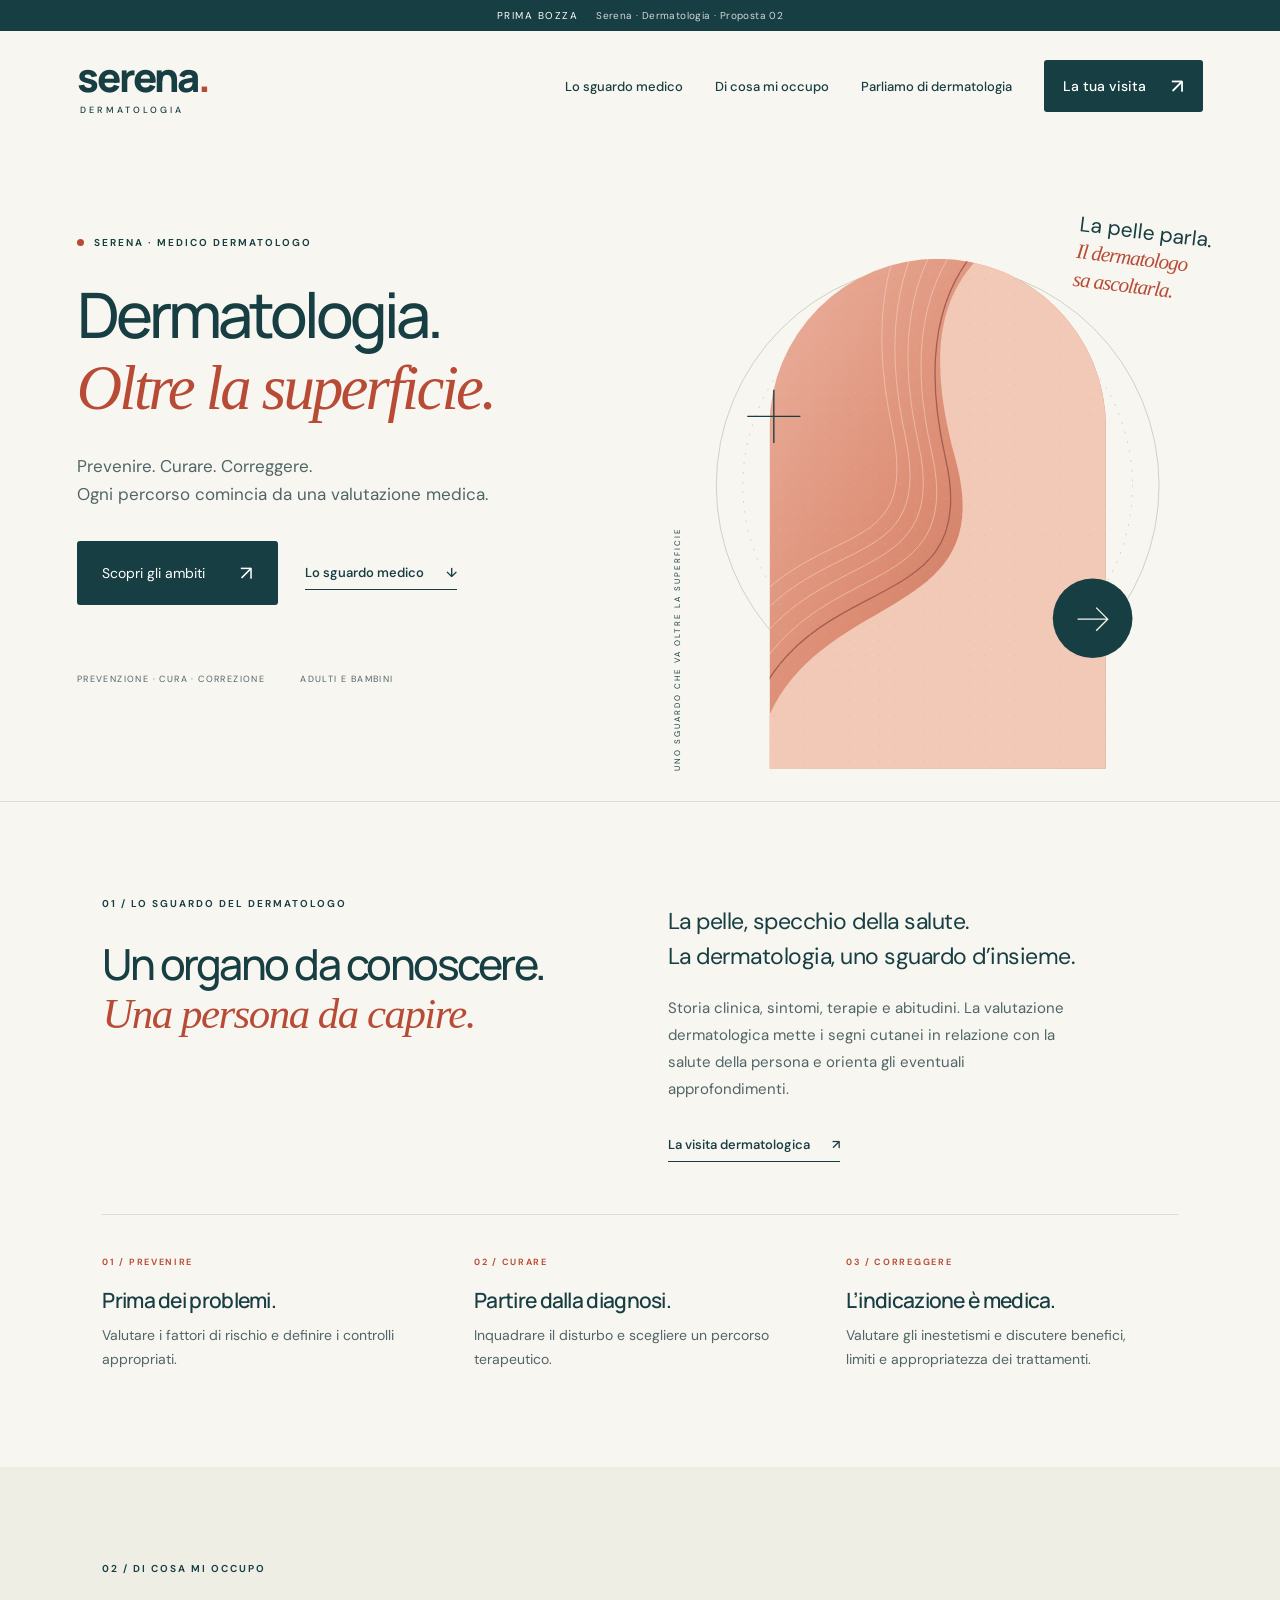
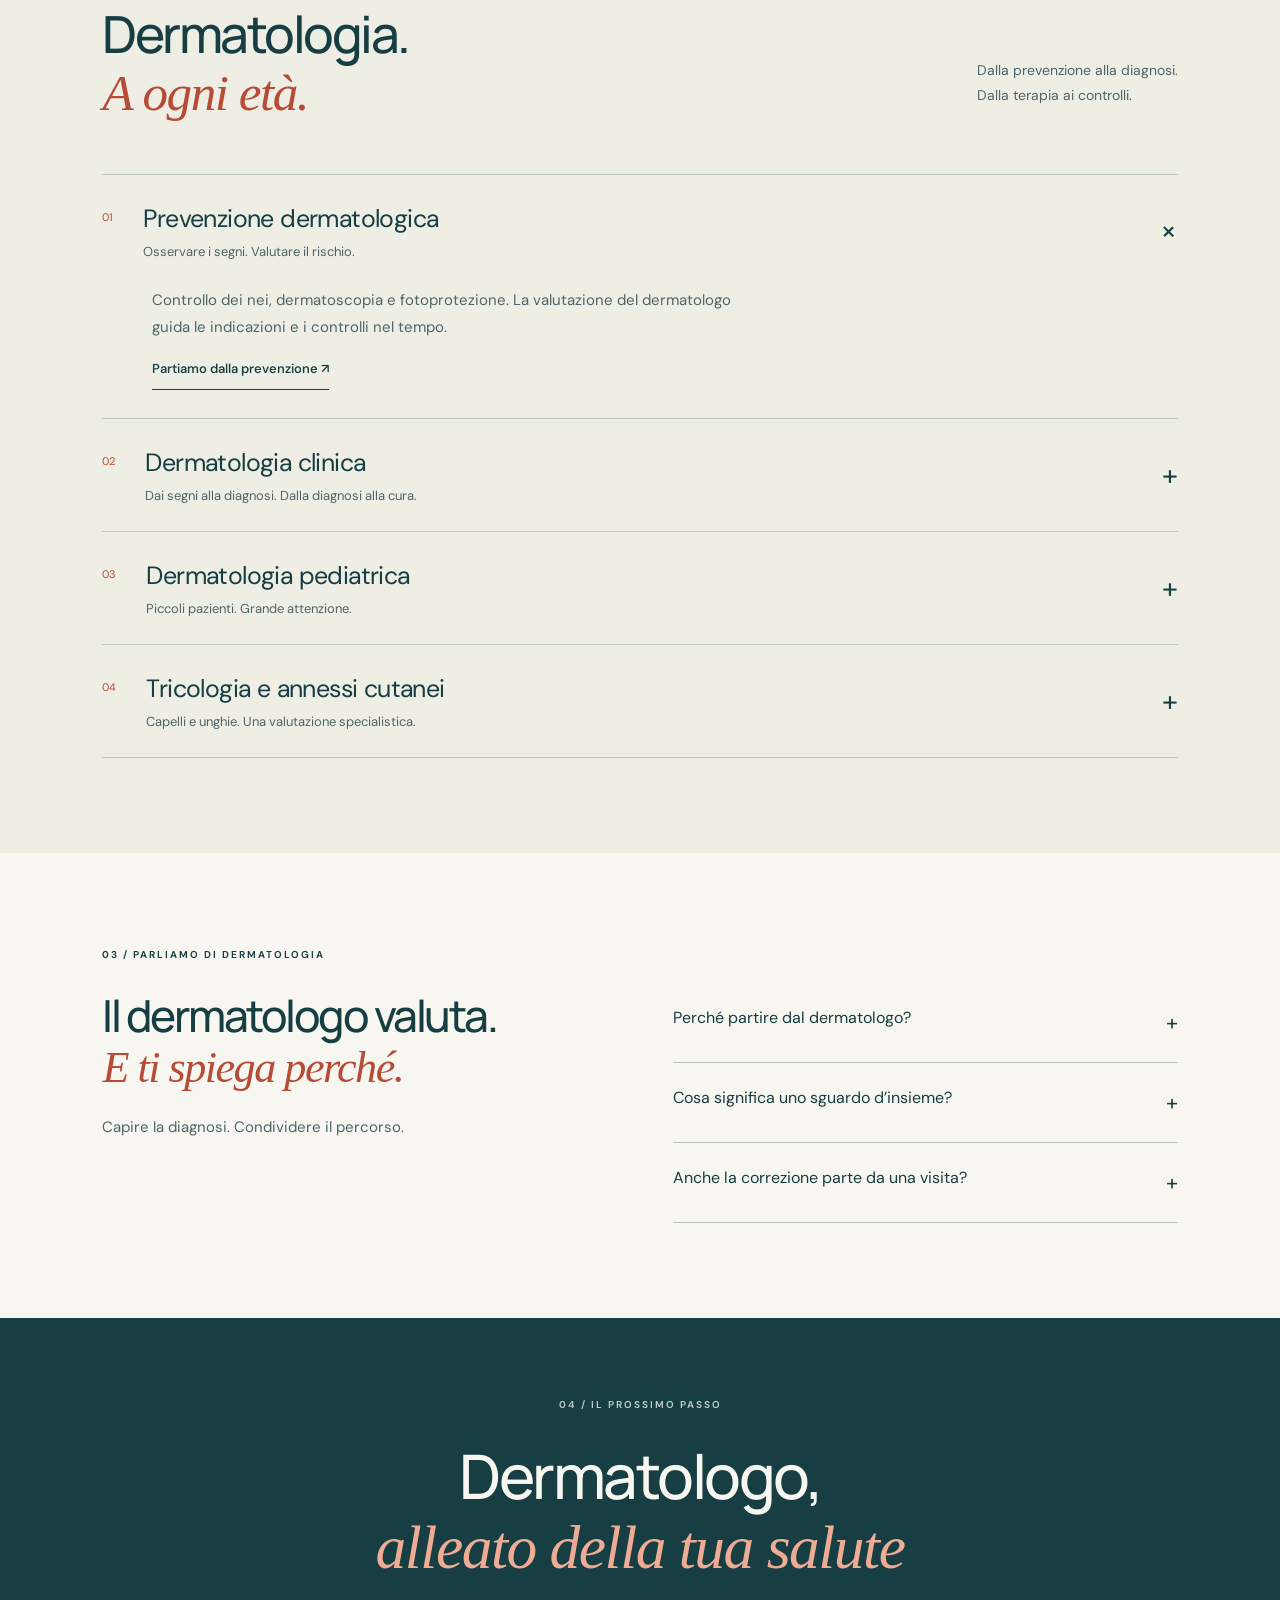
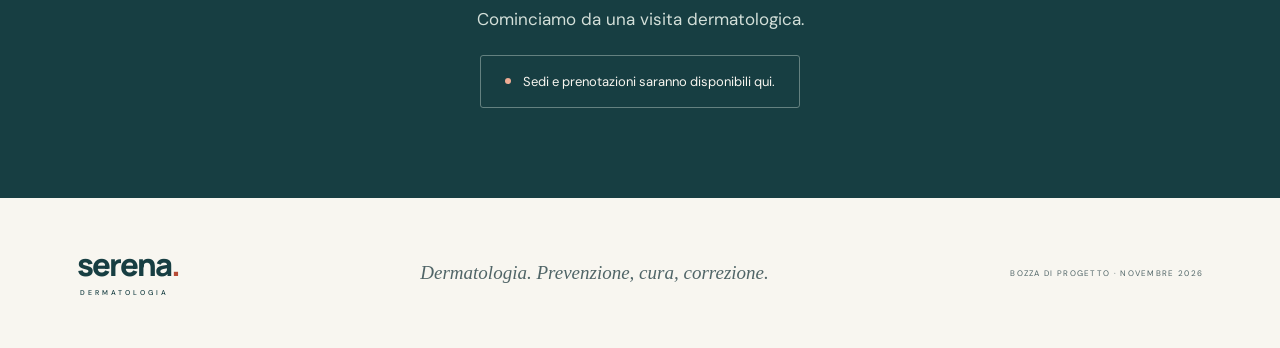
==== commit d1b5d6dc: "Update visit heading to Dermatologo, alleato della tua salute" ====
--- a/index.html
+++ b/index.html
@@ -53,7 +53,7 @@
       <details><summary>Cosa significa uno sguardo d’insieme?<span aria-hidden="true">+</span></summary><p>Considerare il disturbo dermatologico insieme alla storia di salute, alle altre patologie e ai farmaci assunti. La valutazione medica orienta gli eventuali accertamenti e il confronto con altri specialisti.</p></details>
       <details><summary>Anche la correzione parte da una visita?<span aria-hidden="true">+</span></summary><p>Sì. Prima di discutere un trattamento correttivo occorre valutare il problema e l’indicazione clinica, chiarendo possibilità, rischi e risultati attesi.</p></details>
     </div></section>
-    <section class="visit section" id="visita" aria-labelledby="visit-title"><p class="eyebrow">04 / IL PROSSIMO PASSO</p><h2 id="visit-title">La tua salute merita<br><em>uno sguardo medico.</em></h2><p>Cominciamo da una visita dermatologica.</p><div class="contact-pending"><span class="status-dot"></span> Sedi e prenotazioni saranno disponibili qui.</div></section>
+    <section class="visit section" id="visita" aria-labelledby="visit-title"><p class="eyebrow">04 / IL PROSSIMO PASSO</p><h2 id="visit-title">Dermatologo,<br><em>alleato della tua salute</em></h2><p>Cominciamo da una visita dermatologica.</p><div class="contact-pending"><span class="status-dot"></span> Sedi e prenotazioni saranno disponibili qui.</div></section>
   </main>
   <footer><a class="brand" href="#">serena<span class="brand-dot">.</span><small>DERMATOLOGIA</small></a><p>Dermatologia. Prevenzione, cura, correzione.</p><span>BOZZA DI PROGETTO · NOVEMBRE 2026</span></footer>
 </body>
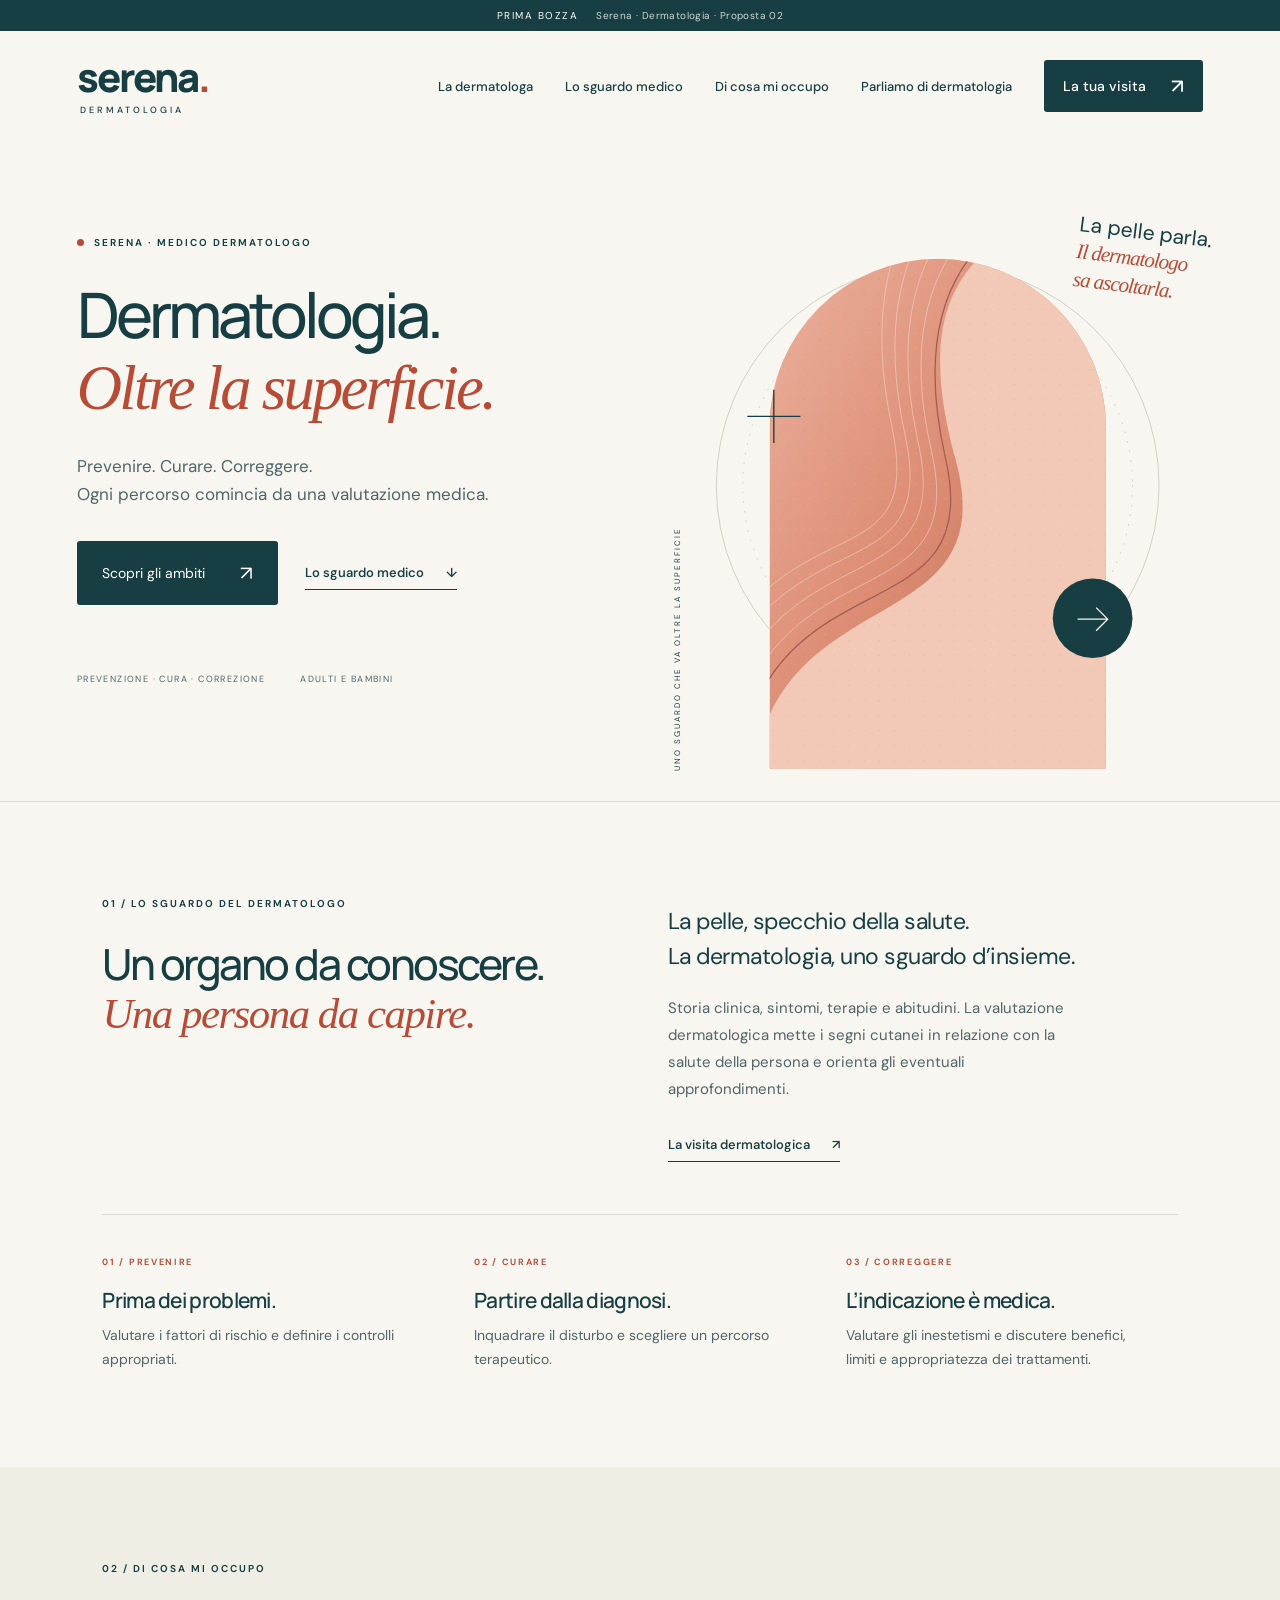
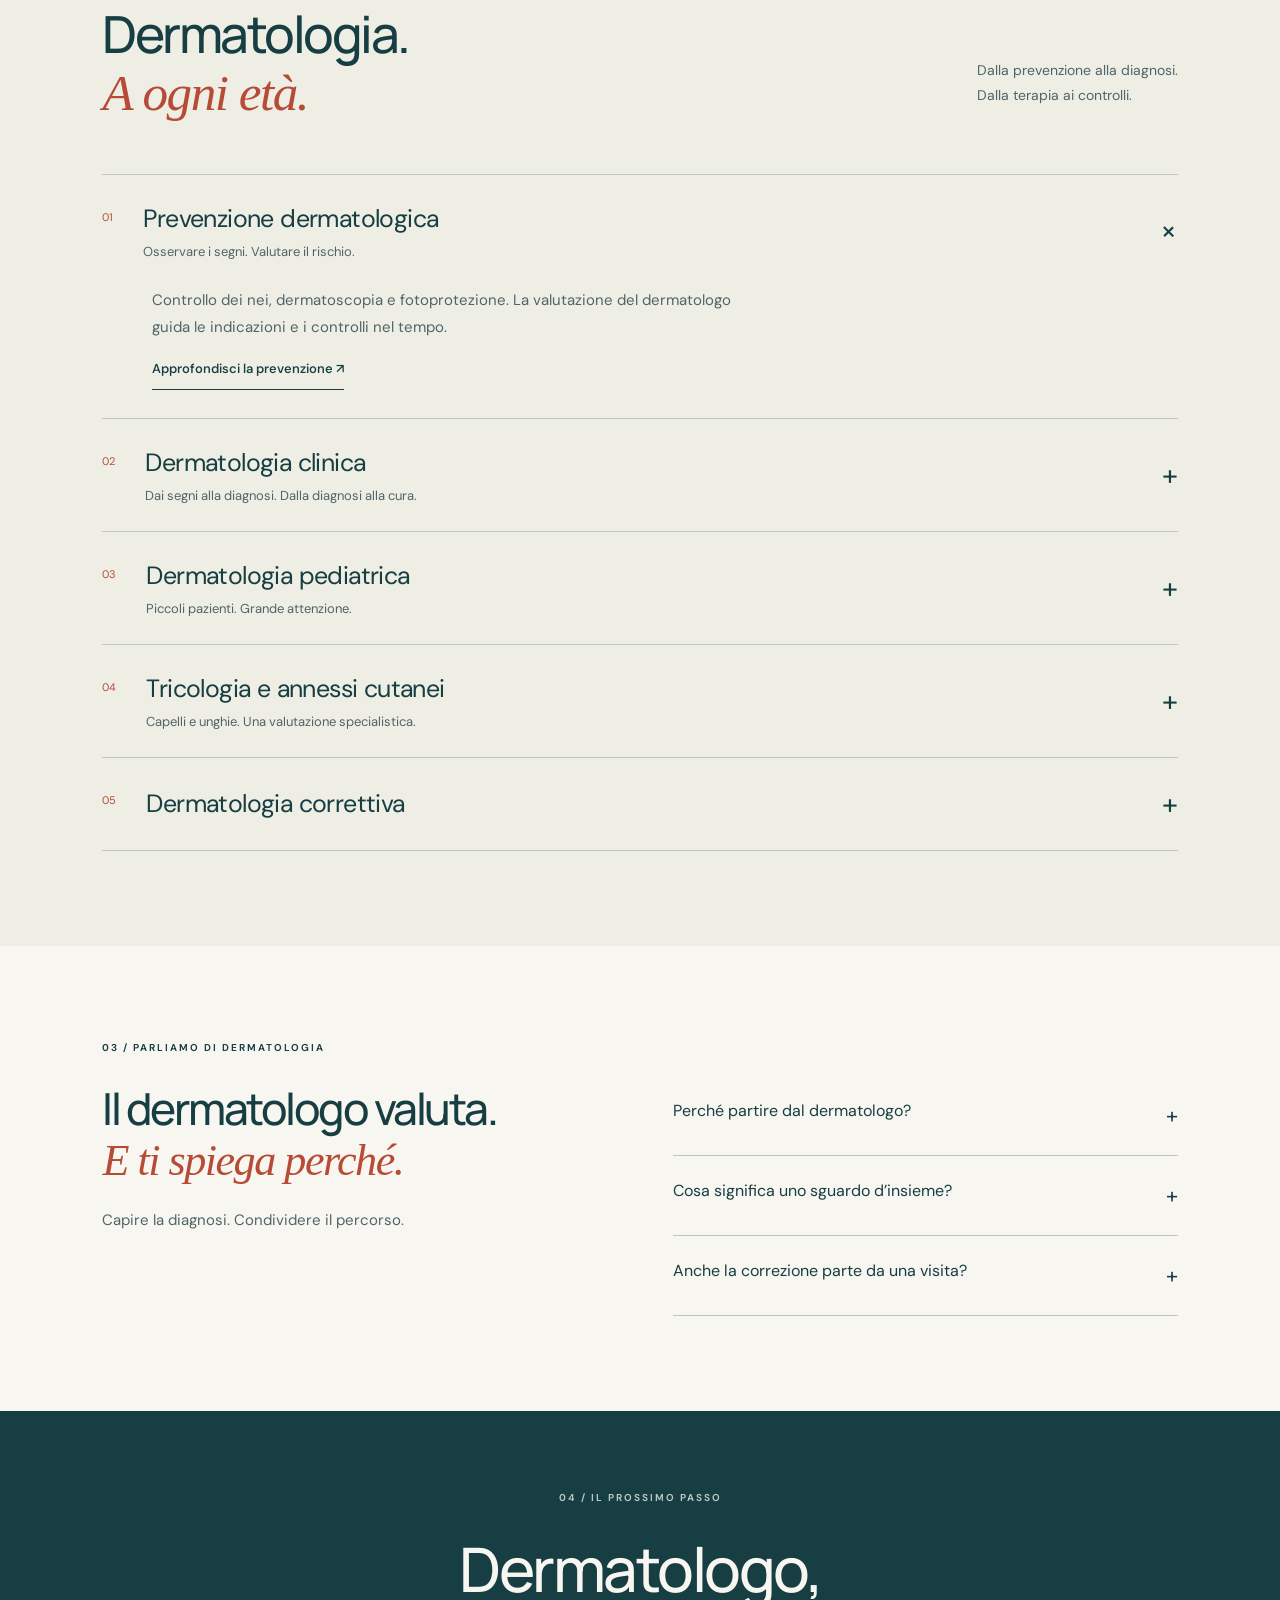
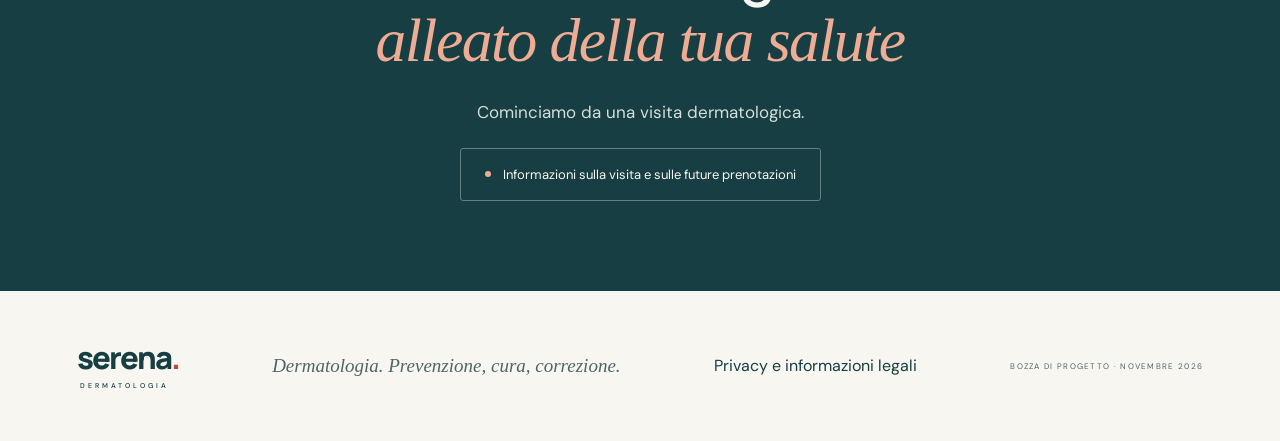
==== commit af74f01e: "Connect homepage to specialist pages and profile" ====
--- a/index.html
+++ b/index.html
@@ -17,8 +17,8 @@
     <a class="brand" href="#" aria-label="Serena, inizio pagina">serena<span class="brand-dot">.</span><small>DERMATOLOGIA</small></a>
     <button class="menu-toggle" aria-expanded="false" aria-controls="navigation">Menu <span aria-hidden="true">☰</span></button>
     <nav id="navigation" aria-label="Navigazione principale">
-      <a href="#approccio">Lo sguardo medico</a><a href="#ambiti">Di cosa mi occupo</a><a href="#parliamo">Parliamo di dermatologia</a>
-      <a class="button small" href="#visita">La tua visita <span aria-hidden="true">↗</span></a>
+      <a href="profilo.html">La dermatologa</a><a href="#approccio">Lo sguardo medico</a><a href="#ambiti">Di cosa mi occupo</a><a href="#parliamo">Parliamo di dermatologia</a>
+      <a class="button small" href="visita.html">La tua visita <span aria-hidden="true">↗</span></a>
     </nav>
   </header>
   <main id="contenuto">
@@ -42,19 +42,19 @@
     <section class="approach section" id="approccio" aria-labelledby="approach-title"><div><p class="eyebrow">01 / LO SGUARDO DEL DERMATOLOGO</p><h2 id="approach-title">Un organo da conoscere.<br><em>Una persona da capire.</em></h2></div><div class="approach-copy"><p class="large">La pelle, specchio della salute.<br>La dermatologia, uno sguardo d’insieme.</p><p>Storia clinica, sintomi, terapie e abitudini. La valutazione dermatologica mette i segni cutanei in relazione con la salute della persona e orienta gli eventuali approfondimenti.</p><a class="text-link" href="#visita">La visita dermatologica <span aria-hidden="true">↗</span></a></div><div class="medical-path" aria-label="Il ruolo del dermatologo"><article><span>01 / PREVENIRE</span><h3>Prima dei problemi.</h3><p>Valutare i fattori di rischio e definire i controlli appropriati.</p></article><article><span>02 / CURARE</span><h3>Partire dalla diagnosi.</h3><p>Inquadrare il disturbo e scegliere un percorso terapeutico.</p></article><article><span>03 / CORREGGERE</span><h3>L’indicazione è medica.</h3><p>Valutare gli inestetismi e discutere benefici, limiti e appropriatezza dei trattamenti.</p></article></div></section>
     <section class="areas section" id="ambiti" aria-labelledby="areas-title"><div class="section-top"><div><p class="eyebrow">02 / DI COSA MI OCCUPO</p><h2 id="areas-title">Dermatologia.<br><em>A ogni età.</em></h2></div><p>Dalla prevenzione alla diagnosi.<br>Dalla terapia ai controlli.</p></div>
       <div class="area-list">
-        <details open><summary><span class="area-number">01</span><span class="area-name">Prevenzione dermatologica<small>Osservare i segni. Valutare il rischio.</small></span><span class="plus" aria-hidden="true">+</span></summary><div class="area-content"><p>Controllo dei nei, dermatoscopia e fotoprotezione. La valutazione del dermatologo guida le indicazioni e i controlli nel tempo.</p><a class="text-link" href="#visita">Partiamo dalla prevenzione ↗</a></div></details>
-        <details><summary><span class="area-number">02</span><span class="area-name">Dermatologia clinica<small>Dai segni alla diagnosi. Dalla diagnosi alla cura.</small></span><span class="plus" aria-hidden="true">+</span></summary><div class="area-content"><p>Acne, rosacea, dermatiti e psoriasi. Diagnosi, scelta della terapia e follow-up, con attenzione alla storia clinica e alle altre condizioni di salute.</p><a class="text-link" href="#visita">La tua visita dermatologica ↗</a></div></details>
-        <details><summary><span class="area-number">03</span><span class="area-name">Dermatologia pediatrica<small>Piccoli pazienti. Grande attenzione.</small></span><span class="plus" aria-hidden="true">+</span></summary><div class="area-content"><p>Valutazione dermatologica di bambini e adolescenti. Un approccio attento all’età, con indicazioni chiare e dialogo con i genitori.</p><a class="text-link" href="#visita">La visita per i più piccoli ↗</a></div></details>
-        <details><summary><span class="area-number">04</span><span class="area-name">Tricologia e annessi cutanei<small>Capelli e unghie. Una valutazione specialistica.</small></span><span class="plus" aria-hidden="true">+</span></summary><div class="area-content"><p>Caduta dei capelli, disturbi del cuoio capelluto e alterazioni delle unghie: inquadramento clinico e percorso diagnostico-terapeutico.</p><a class="text-link" href="#visita">Parliamone durante la visita ↗</a></div></details>
-      </div>
+        <details open><summary><span class="area-number">01</span><span class="area-name">Prevenzione dermatologica<small>Osservare i segni. Valutare il rischio.</small></span><span class="plus" aria-hidden="true">+</span></summary><div class="area-content"><p>Controllo dei nei, dermatoscopia e fotoprotezione. La valutazione del dermatologo guida le indicazioni e i controlli nel tempo.</p><a class="text-link" href="prevenzione.html">Approfondisci la prevenzione ↗</a></div></details>
+        <details><summary><span class="area-number">02</span><span class="area-name">Dermatologia clinica<small>Dai segni alla diagnosi. Dalla diagnosi alla cura.</small></span><span class="plus" aria-hidden="true">+</span></summary><div class="area-content"><p>Acne, rosacea, dermatiti e psoriasi. Diagnosi, scelta della terapia e follow-up, con attenzione alla storia clinica e alle altre condizioni di salute.</p><a class="text-link" href="clinica.html">Approfondisci la dermatologia clinica ↗</a></div></details>
+        <details><summary><span class="area-number">03</span><span class="area-name">Dermatologia pediatrica<small>Piccoli pazienti. Grande attenzione.</small></span><span class="plus" aria-hidden="true">+</span></summary><div class="area-content"><p>Valutazione dermatologica di bambini e adolescenti. Un approccio attento all’età, con indicazioni chiare e dialogo con i genitori.</p><a class="text-link" href="pediatria.html">Approfondisci la dermatologia pediatrica ↗</a></div></details>
+        <details><summary><span class="area-number">04</span><span class="area-name">Tricologia e annessi cutanei<small>Capelli e unghie. Una valutazione specialistica.</small></span><span class="plus" aria-hidden="true">+</span></summary><div class="area-content"><p>Caduta dei capelli, disturbi del cuoio capelluto e alterazioni delle unghie: inquadramento clinico e percorso diagnostico-terapeutico.</p><a class="text-link" href="tricologia.html">Approfondisci la tricologia ↗</a></div></details>
+      <details><summary><span class="area-number">05</span><span class="area-name">Dermatologia correttiva</span><span class="plus" aria-hidden="true">+</span></summary><div class="area-content"><p>Valutazione medica degli inestetismi.</p><a class="text-link" href="correzione.html">Approfondisci</a></div></details></div>
     </section>
     <section class="talk section" id="parliamo" aria-labelledby="talk-title"><div class="talk-heading"><p class="eyebrow">03 / PARLIAMO DI DERMATOLOGIA</p><h2 id="talk-title">Il dermatologo valuta.<br><em>E ti spiega perché.</em></h2><p>Capire la diagnosi. Condividere il percorso.</p></div><div class="questions">
       <details><summary>Perché partire dal dermatologo?<span aria-hidden="true">+</span></summary><p>La visita mette insieme osservazione, storia clinica e sintomi. Il dermatologo valuta il problema, formula la diagnosi e stabilisce se servono terapie o approfondimenti.</p></details>
       <details><summary>Cosa significa uno sguardo d’insieme?<span aria-hidden="true">+</span></summary><p>Considerare il disturbo dermatologico insieme alla storia di salute, alle altre patologie e ai farmaci assunti. La valutazione medica orienta gli eventuali accertamenti e il confronto con altri specialisti.</p></details>
       <details><summary>Anche la correzione parte da una visita?<span aria-hidden="true">+</span></summary><p>Sì. Prima di discutere un trattamento correttivo occorre valutare il problema e l’indicazione clinica, chiarendo possibilità, rischi e risultati attesi.</p></details>
     </div></section>
-    <section class="visit section" id="visita" aria-labelledby="visit-title"><p class="eyebrow">04 / IL PROSSIMO PASSO</p><h2 id="visit-title">Dermatologo,<br><em>alleato della tua salute</em></h2><p>Cominciamo da una visita dermatologica.</p><div class="contact-pending"><span class="status-dot"></span> Sedi e prenotazioni saranno disponibili qui.</div></section>
+    <section class="visit section" id="visita" aria-labelledby="visit-title"><p class="eyebrow">04 / IL PROSSIMO PASSO</p><h2 id="visit-title">Dermatologo,<br><em>alleato della tua salute</em></h2><p>Cominciamo da una visita dermatologica.</p><div class="contact-pending"><span class="status-dot"></span> <a href="visita.html">Informazioni sulla visita e sulle future prenotazioni</a></div></section>
   </main>
-  <footer><a class="brand" href="#">serena<span class="brand-dot">.</span><small>DERMATOLOGIA</small></a><p>Dermatologia. Prevenzione, cura, correzione.</p><span>BOZZA DI PROGETTO · NOVEMBRE 2026</span></footer>
+  <footer><a class="brand" href="#">serena<span class="brand-dot">.</span><small>DERMATOLOGIA</small></a><p>Dermatologia. Prevenzione, cura, correzione.</p><a href="privacy.html">Privacy e informazioni legali</a><span>BOZZA DI PROGETTO · NOVEMBRE 2026</span></footer>
 </body>
 </html>
